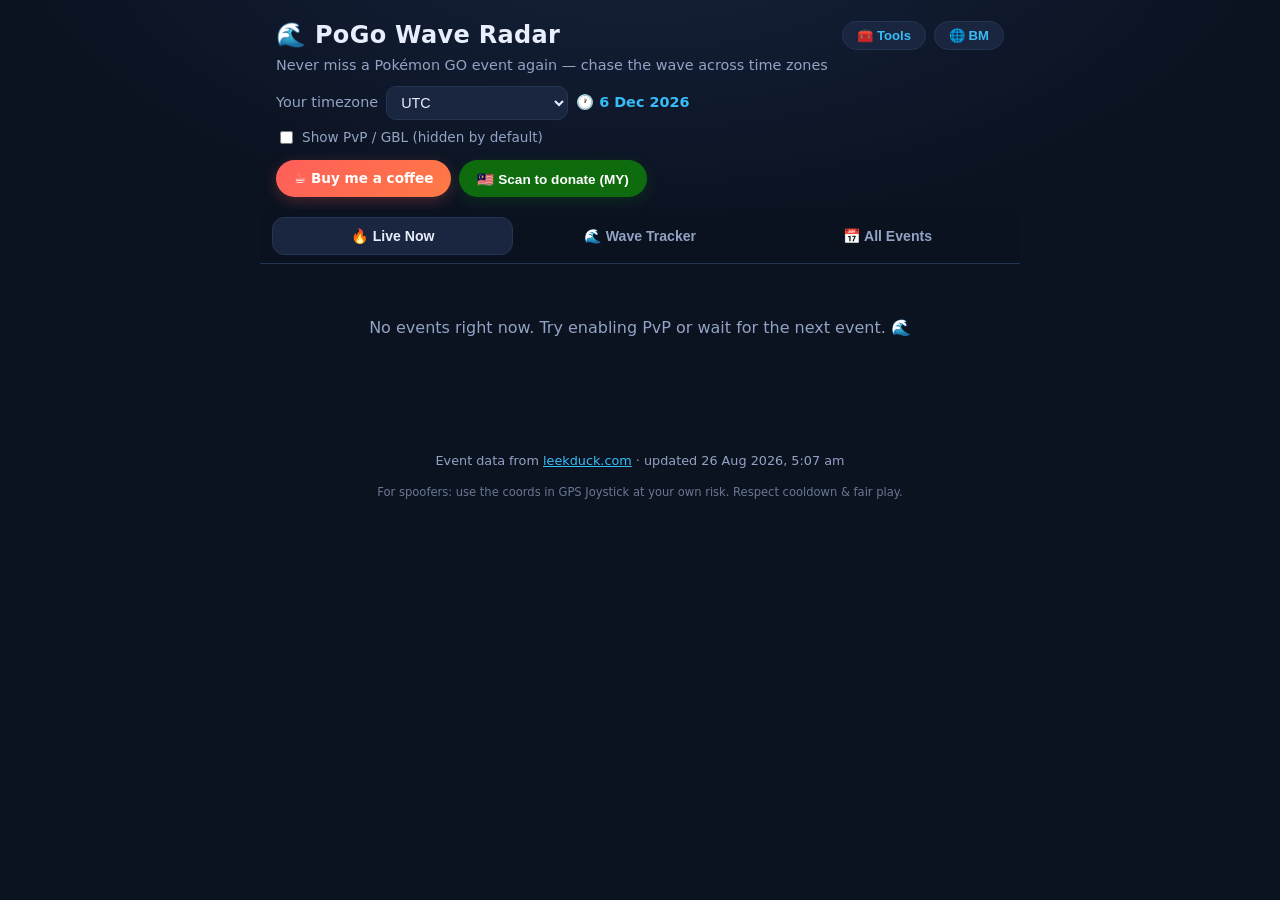
==== docs/index.html @ 884085bd "feat: next event countdown banner (live/upcoming) in user TZ - Banner above content picks the most r" ====
<!doctype html>
<html lang="en">
<head>
<meta charset="utf-8">
<meta name="viewport" content="width=device-width, initial-scale=1, viewport-fit=cover">
<meta name="theme-color" content="#0b1220">
<meta name="description" content="PoGo Wave Radar — never miss a Pokémon GO event. Chase the event wave across time zones, pick a city, copy coords, spoof!">
<title>PoGo Wave Radar</title>
<link rel="manifest" href="manifest.webmanifest">
<link rel="icon" type="image/svg+xml" href="img/icon.svg">
<link rel="stylesheet" href="style.css">
</head>
<body>
<header class="top">
  <div class="toprow">
    <h1>🌊 PoGo Wave Radar</h1>
    <div class="topactions">
      <div class="toolsnav" id="toolsnav">
        <button class="toolsbtn" id="toolsbtn" type="button" data-i18n="tools">🧰 Tools</button>
        <div class="tools-drop" id="toolsdrop">
          <a href="https://pgtools.net/" target="_blank" rel="noopener">PGTools</a>
          <a href="https://www.pgsharp.com/" target="_blank" rel="noopener">PGSharp</a>
          <a href="https://pokemod.dev/" target="_blank" rel="noopener">Pokemod</a>
          <a href="https://spooferpro.com/index.html" target="_blank" rel="noopener">Spooferpro <span class="iosnote" data-i18n="iosNote">supports iOS</span></a>
          <a href="https://shungo.app/" target="_blank" rel="noopener">Shungo</a>
        </div>
      </div>
      <button id="langbtn" class="langbtn" type="button">🌐 BM</button>
    </div>
  </div>
  <p class="tagline" data-i18n="tagline">Never miss a Pokémon GO event again — chase the wave across time zones</p>
  <div class="tzbar">
    <label for="tz" data-i18n="tzLabel">Your timezone</label>
    <select id="tz" title="Timezone"></select>
    <span id="tzclock"></span>
  </div>
  <div class="filters">
    <label class="switch"><input type="checkbox" id="pvp"> <span data-i18n="pvpLabel">Show PvP / GBL (hidden by default)</span></label>
  </div>
  <div id="donateTop"></div>
</header>

<nav class="tabs">
  <button data-tab="live" class="active" data-i18n="tabLive">🔥 Live Now</button>
  <button data-tab="wave" data-i18n="tabWave">🌊 Wave Tracker</button>
  <button data-tab="all" data-i18n="tabAll">📅 All Events</button>
</nav>

<main>
  <div id="nextbar" class="nextbar" hidden></div>
  <section id="live"><div class="empty" data-i18n="loading">Loading…</div></section>

  <section id="wave" hidden>
    <div class="wavebar">
      <label for="waveSel" data-i18n="pickEvent">Pick an event:</label>
      <select id="waveSel"></select>
    </div>
    <div id="waveList"></div>
  </section>

  <section id="all" hidden></section>
</main>

<footer>
  <p data-i18n="footerData">Event data from <a href="https://leekduck.com/events/" target="_blank" rel="noopener">leekduck.com</a> · updated <span id="fetched">—</span></p>
  <p class="tiny" data-i18n="disclaimer">For spoofers: use the coords in GPS Joystick at your own risk. Respect cooldown &amp; fair play.</p>
</footer>

<div id="toast"></div>
<script src="config.js"></script>
<script src="app.js"></script>
</body>
</html>
---- docs/style.css ----
:root {
  --bg: #0b1220;
  --card: #131c2e;
  --card2: #1a2640;
  --line: #243454;
  --text: #e8eefc;
  --muted: #93a3c4;
  --accent: #38bdf8;
  --live: #22c55e;
  --soon: #facc15;
  --end: #64748b;
  --danger: #f87171;
}
* { box-sizing: border-box; -webkit-tap-highlight-color: transparent; }
html, body { margin: 0; padding: 0; }
body {
  background: radial-gradient(1200px 600px at 50% -10%, #16233d 0%, var(--bg) 55%) fixed;
  color: var(--text);
  font-family: system-ui, -apple-system, "Segoe UI", Roboto, sans-serif;
  line-height: 1.45;
  padding-bottom: env(safe-area-inset-bottom);
}
.top { padding: 18px 16px 10px; max-width: 760px; margin: 0 auto; }
.toprow { display: flex; align-items: center; justify-content: space-between; gap: 10px; }
h1 { margin: 0; font-size: 1.5rem; letter-spacing: .3px; }
.topactions { display: flex; align-items: center; gap: 8px; flex-shrink: 0; }
.langbtn, .toolsbtn {
  background: var(--card2); color: var(--accent); border: 1px solid var(--line);
  border-radius: 999px; padding: 6px 14px; font-size: .82rem; font-weight: 700; cursor: pointer;
  flex-shrink: 0;
}
.langbtn:hover, .toolsbtn:hover { border-color: var(--accent); }
.toolsnav { position: relative; }
.tools-drop {
  display: none; position: absolute; top: calc(100% + 6px); right: 0;
  background: var(--card2); border: 1px solid var(--line); border-radius: 12px;
  padding: 6px; min-width: 220px; z-index: 30; box-shadow: 0 14px 36px rgba(0,0,0,.5);
}
.toolsnav.open .tools-drop, .toolsnav:hover .tools-drop, .toolsnav:focus-within .tools-drop { display: block; }
.tools-drop a {
  display: flex; align-items: baseline; justify-content: space-between; gap: 10px;
  padding: 9px 12px; color: var(--text); text-decoration: none; border-radius: 8px;
  font-size: .88rem; font-weight: 600; white-space: nowrap;
}
.tools-drop a:hover { background: var(--card); color: var(--accent); }
.iosnote { font-size: .7rem; color: var(--muted); font-weight: 400; }
.tagline { margin: 2px 0 10px; color: var(--muted); font-size: .9rem; }
.tzbar { display: flex; align-items: center; gap: 8px; flex-wrap: wrap; font-size: .9rem; }
.tzbar label { color: var(--muted); }
select {
  background: var(--card2); color: var(--text); border: 1px solid var(--line);
  border-radius: 10px; padding: 7px 10px; font-size: .9rem; max-width: 100%;
}
#tzclock { color: var(--accent); font-weight: 600; }
.filters { margin-top: 8px; font-size: .85rem; color: var(--muted); }
.switch { display: inline-flex; align-items: center; gap: 6px; cursor: pointer; }
.switch input { accent-color: var(--accent); }

.tabs {
  position: sticky; top: 0; z-index: 5; display: flex; gap: 6px;
  padding: 8px 12px; background: rgba(11,18,32,.92); backdrop-filter: blur(8px);
  max-width: 760px; margin: 0 auto; border-bottom: 1px solid var(--line);
}
.tabs button {
  flex: 1; padding: 10px 6px; border-radius: 12px; border: 1px solid transparent;
  background: transparent; color: var(--muted); font-size: .88rem; font-weight: 600; cursor: pointer;
}
.tabs button.active { background: var(--card2); color: var(--text); border-color: var(--line); }
main { max-width: 760px; margin: 0 auto; padding: 12px 12px 40px; }

.card {
  background: var(--card); border: 1px solid var(--line); border-radius: 16px;
  padding: 14px; margin-bottom: 12px; display: flex; gap: 12px;
}
.card.live { border-color: rgba(34,197,94,.45); box-shadow: 0 0 0 1px rgba(34,197,94,.12), 0 8px 24px rgba(0,0,0,.25); }
.thumb { width: 74px; height: 74px; object-fit: cover; border-radius: 12px; flex-shrink: 0; }
.body { flex: 1; min-width: 0; }
.row1 { display: flex; align-items: center; gap: 6px; flex-wrap: wrap; }
.tag {
  display: inline-block; font-size: .68rem; text-transform: uppercase; letter-spacing: .6px;
  background: var(--card2); border: 1px solid var(--line); color: var(--muted);
  padding: 2px 8px; border-radius: 999px;
}
.badge { font-size: .7rem; font-weight: 700; padding: 2px 8px; border-radius: 999px; }
.badge.live { background: rgba(34,197,94,.15); color: var(--live); }
.badge.soon { background: rgba(250,204,21,.12); color: var(--soon); }
.badge.ended { background: rgba(248,113,113,.12); color: var(--danger); }
.badge.mine { background: rgba(56,189,248,.15); color: var(--accent); }
.card h3 { margin: 6px 0 4px; font-size: 1.05rem; }
.evsum {
  color: var(--muted); font-size: .8rem; margin: 2px 0 8px; line-height: 1.35;
  display: -webkit-box; -webkit-line-clamp: 2; -webkit-box-orient: vertical; overflow: hidden;
}
.evsum-full { color: var(--muted); font-size: .85rem; margin: 6px 0 10px; line-height: 1.45; }
.cd { color: var(--muted); font-size: .85rem; margin-bottom: 8px; }
.cd b { color: var(--text); }
.nextline { color: var(--soon); font-size: .85rem; margin-bottom: 8px; }
.chips { display: flex; flex-wrap: wrap; gap: 6px; margin-bottom: 8px; }
.chip {
  display: inline-flex; align-items: center; gap: 5px; cursor: pointer;
  background: var(--card2); border: 1px solid var(--line); color: var(--text);
  border-radius: 999px; padding: 5px 10px; font-size: .8rem;
}
.chip:hover { border-color: var(--accent); }
.flag { width: 1.15em; height: 1.15em; border-radius: 2px; vertical-align: -0.18em; display: inline-block; }
.dot { width: 7px; height: 7px; border-radius: 50%; background: var(--live); display: inline-block; animation: pulse 1.6s infinite; }
@keyframes pulse { 0%,100% { opacity: 1; } 50% { opacity: .35; } }
.btn {
  background: var(--accent); color: #06121f; border: 0; border-radius: 10px;
  padding: 8px 14px; font-weight: 700; font-size: .85rem; cursor: pointer;
}
.btn.ghost { background: transparent; color: var(--accent); border: 1px solid var(--accent); }
.empty { text-align: center; color: var(--muted); padding: 40px 16px; }

/* next event banner */
.nextbar { margin: 0 0 12px; }
.nextbtn {
  display: flex; align-items: center; gap: 8px; width: 100%; flex-wrap: wrap;
  background: linear-gradient(135deg, rgba(56,189,248,.14), rgba(34,197,94,.08));
  border: 1px solid rgba(56,189,248,.4); border-radius: 14px;
  color: var(--text); padding: 12px 14px; font-size: .92rem; font-weight: 600;
  cursor: pointer; text-align: left; font-family: inherit;
}
.nextbtn:hover { border-color: var(--accent); }
.nextbar.live .nextbtn { border-color: rgba(34,197,94,.5); background: linear-gradient(135deg, rgba(34,197,94,.16), rgba(56,189,248,.06)); }
.nextlabel { color: var(--muted); font-size: .78rem; font-weight: 700; }
.nextcd { color: var(--accent); font-weight: 800; font-size: 1.02rem; margin-left: auto; font-variant-numeric: tabular-nums; }
.nextbar.live .nextcd { color: var(--live); }

.wavebar { display: flex; align-items: center; gap: 8px; margin-bottom: 12px; flex-wrap: wrap; }
.wavebar label { color: var(--muted); font-size: .9rem; }
.wavehead { margin-bottom: 10px; }
.wavehead h3 { margin: 6px 0 4px; }
.note { color: var(--muted); font-size: .85rem; margin: 0; }
.wavetable { display: flex; flex-direction: column; gap: 6px; }
.wrow {
  display: grid; grid-template-columns: 1fr auto auto; gap: 8px; align-items: center;
  background: var(--card); border: 1px solid var(--line); border-radius: 12px; padding: 9px 12px; font-size: .85rem;
}
.wrow.st-live { border-color: rgba(34,197,94,.4); }
.wrow.st-ended { opacity: .55; }
.wcity { min-width: 0; overflow: hidden; text-overflow: ellipsis; white-space: nowrap; }
.wtime { color: var(--muted); font-size: .78rem; text-align: right; line-height: 1.4; }
.locwin { opacity: .85; }
.yourwin { color: var(--accent); font-weight: 700; }
.wact .chip { font-size: .75rem; padding: 4px 8px; }
.hint { margin-top: 10px; background: rgba(56,189,248,.08); border: 1px solid rgba(56,189,248,.25); border-radius: 12px; padding: 10px 12px; font-size: .85rem; }
.src-link { display: inline-block; margin-top: 6px; color: var(--accent); font-size: .8rem; text-decoration: none; }
.src-link:hover { text-decoration: underline; }
.detail-note { margin: 8px 0; }

/* Full LeekDuck detail (collapsible) */
.fulldetail {
  margin: 10px 0 12px; background: var(--card); border: 1px solid var(--line);
  border-radius: 12px; overflow: hidden;
}
.fulldetail summary {
  cursor: pointer; padding: 10px 14px; font-weight: 700; font-size: .88rem;
  color: var(--accent); list-style: none; display: flex; align-items: center; gap: 6px;
  user-select: none; -webkit-user-select: none;
}
.fulldetail summary::-webkit-details-marker { display: none; }
.fulldetail summary::after { content: '▾'; margin-left: auto; color: var(--muted); transition: transform .2s; }
.fulldetail[open] summary::after { transform: rotate(180deg); }
.fulldetail summary:hover { background: var(--card2); }
.fulldetail-body {
  padding: 6px 14px 14px; font-size: .88rem; color: var(--text);
  line-height: 1.55; border-top: 1px solid var(--line); overflow-wrap: break-word;
}
.fulldetail-body h2, .fulldetail-body h3, .fulldetail-body h4 {
  font-size: .95rem; margin: 14px 0 6px; color: var(--text); text-transform: uppercase; letter-spacing: .4px;
}
.fulldetail-body h2:first-child, .fulldetail-body h3:first-child { margin-top: 10px; }
.fulldetail-body p { margin: 6px 0; }
.fulldetail-body ul, .fulldetail-body ol { margin: 6px 0; padding-left: 20px; }
.fulldetail-body li { margin: 3px 0; }
.fulldetail-body img { max-width: 100%; height: auto; border-radius: 10px; margin: 4px 0; }
.fulldetail-body a { color: var(--accent); }
.fulldetail-body strong { color: var(--text); }
.fulldetail-body table { border-collapse: collapse; width: 100%; font-size: .82rem; margin: 8px 0; }
.fulldetail-body th, .fulldetail-body td { border: 1px solid var(--line); padding: 5px 8px; text-align: left; vertical-align: top; }
.fulldetail-body th { background: var(--card2); }
.fulldetail-body hr { border: 0; border-top: 1px solid var(--line); margin: 12px 0; }
.fulldetail-body div { margin: 2px 0; }

.group-title { font-size: .95rem; color: var(--muted); margin: 18px 0 8px; }
.cnt { background: var(--card2); border-radius: 999px; padding: 1px 8px; font-size: .75rem; }
.alllist { display: flex; flex-direction: column; gap: 6px; }
.allrow {
  background: var(--card); border: 1px solid var(--line); border-radius: 12px; padding: 10px 12px; cursor: pointer; font-size: .88rem;
}
.allrow:hover { border-color: var(--accent); }
.sub { color: var(--muted); font-size: .78rem; margin-top: 2px; }

footer { max-width: 760px; margin: 0 auto; padding: 20px 16px 30px; text-align: center; color: var(--muted); font-size: .8rem; }
footer a { color: var(--accent); }
.tiny { opacity: .7; margin-top: 10px; font-size: .72rem; }

/* donate bar (top) */
#donateTop { margin: 10px 0 2px; display: flex; gap: 8px; flex-wrap: wrap; }
.donate-btn {
  display: inline-block; background: #ff5e5b; color: #fff; text-decoration: none; font-weight: 700;
  border-radius: 999px; padding: 9px 18px; font-size: .85rem; border: 0; cursor: pointer;
  box-shadow: 0 4px 14px rgba(255,94,91,.25);
}
.donate-btn.kofi { background: linear-gradient(135deg, #ff5e5b, #ff7a45); }
.donate-btn.qr { background: #0e6b0e; box-shadow: 0 4px 14px rgba(14,107,14,.25); }

/* QR modal */
.qroverlay {
  position: fixed; inset: 0; background: rgba(5,9,18,.82); backdrop-filter: blur(4px);
  display: flex; align-items: center; justify-content: center; z-index: 100; padding: 20px;
}
.qrbox {
  background: #fff; color: #0b1220; border-radius: 18px; padding: 20px; text-align: center;
  max-width: 380px; width: 100%; position: relative; box-shadow: 0 20px 60px rgba(0,0,0,.5);
}
.qrbox h3 { margin: 0 0 12px; font-size: 1rem; }
.qrbox img { width: 100%; max-width: 300px; border-radius: 12px; }
.qrbox p { margin: 12px 0 0; font-size: .88rem; color: #333; }
.qrclose {
  position: absolute; top: 10px; right: 12px; background: #eee; border: 0; border-radius: 50%;
  width: 30px; height: 30px; font-size: .85rem; cursor: pointer; color: #333;
}

#toast {
  position: fixed; left: 50%; bottom: 26px; transform: translateX(-50%) translateY(20px);
  background: #e8eefc; color: #0b1220; padding: 11px 18px; border-radius: 12px; font-size: .88rem; font-weight: 600;
  opacity: 0; pointer-events: none; transition: .25s; max-width: 90vw; box-shadow: 0 10px 30px rgba(0,0,0,.4); z-index: 50;
}
#toast.show { opacity: 1; transform: translateX(-50%) translateY(0); }

@media (max-width: 520px) {
  .wrow { grid-template-columns: 1fr auto; }
  .wtime { grid-column: 1 / -1; text-align: left; }
}
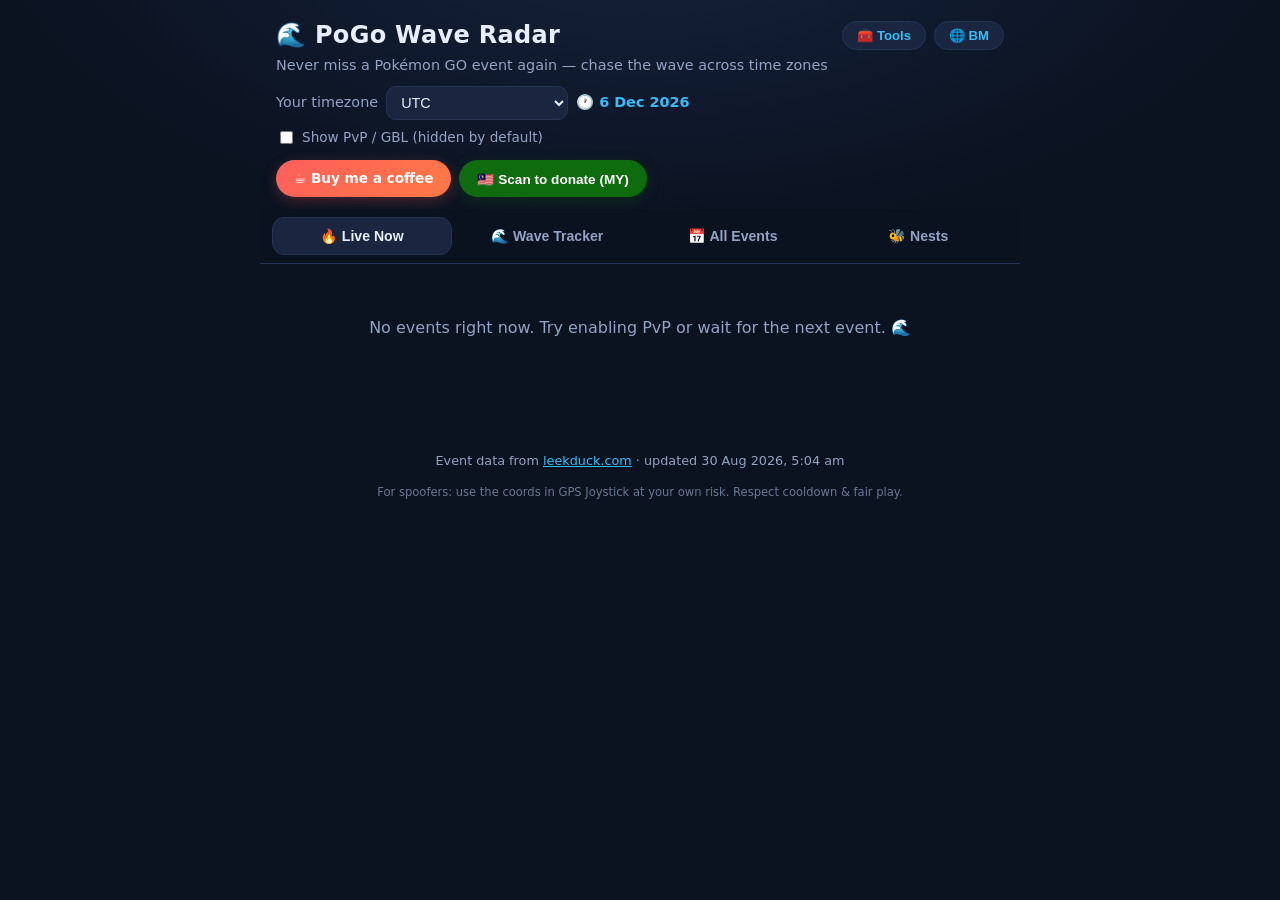
==== commit 00954d20: "feat: nest tracker — Nests tab with Combee stardust farm (issue #9) Phase 1 MVP: - scripts/scrape_ne" ====
--- a/docs/index.html
+++ b/docs/index.html
@@ -44,6 +44,7 @@
   <button data-tab="live" class="active" data-i18n="tabLive">🔥 Live Now</button>
   <button data-tab="wave" data-i18n="tabWave">🌊 Wave Tracker</button>
   <button data-tab="all" data-i18n="tabAll">📅 All Events</button>
+  <button data-tab="nests" data-i18n="tabNests">🐝 Nests</button>
 </nav>
 
 <main>
@@ -59,6 +60,19 @@
   </section>
 
   <section id="all" hidden></section>
+
+  <section id="nests" hidden>
+    <div id="nestMigrate" class="nestbar" hidden></div>
+    <div class="nestfilters">
+      <div class="nestchips" role="group" aria-label="Nest filters">
+        <button class="nchip active" data-nestfilter="star" type="button" data-i18n="nestFilterStar">⭐ Stardust</button>
+        <button class="nchip" data-nestfilter="all" type="button" data-i18n="nestFilterAll">All</button>
+      </div>
+      <input id="nestSearch" type="search" autocomplete="off" placeholder="Search nest…">
+    </div>
+    <p class="nestnote" data-i18n="nestNote">Combee &amp; friends give bonus stardust per catch — the fastest farm for new spoofers. Pick a nest, copy coords, spoof!</p>
+    <div id="nestList"><div class="empty" data-i18n="loading">Loading…</div></div>
+  </section>
 </main>
 
 <footer>
--- a/docs/style.css
+++ b/docs/style.css
@@ -102,6 +102,7 @@
   border-radius: 999px; padding: 5px 10px; font-size: .8rem;
 }
 .chip:hover { border-color: var(--accent); }
+.chip-more { display: inline-flex; align-items: center; color: var(--muted); font-size: .8rem; padding: 5px 4px; white-space: nowrap; }
 .flag { width: 1.15em; height: 1.15em; border-radius: 2px; vertical-align: -0.18em; display: inline-block; }
 .dot { width: 7px; height: 7px; border-radius: 50%; background: var(--live); display: inline-block; animation: pulse 1.6s infinite; }
 @keyframes pulse { 0%,100% { opacity: 1; } 50% { opacity: .35; } }
@@ -141,7 +142,7 @@
 .wrow.st-ended { opacity: .55; }
 .wcity { min-width: 0; overflow: hidden; text-overflow: ellipsis; white-space: nowrap; }
 .wtime { color: var(--muted); font-size: .78rem; text-align: right; line-height: 1.4; }
-.locwin { opacity: .85; }
+.wnow { opacity: .92; font-size: .78rem; }
 .yourwin { color: var(--accent); font-weight: 700; }
 .wact .chip { font-size: .75rem; padding: 4px 8px; }
 .hint { margin-top: 10px; background: rgba(56,189,248,.08); border: 1px solid rgba(56,189,248,.25); border-radius: 12px; padding: 10px 12px; font-size: .85rem; }
@@ -230,7 +231,47 @@
 }
 #toast.show { opacity: 1; transform: translateX(-50%) translateY(0); }
 
+/* nests */
+.nestbar { margin: 0 0 10px; }
+.nestbar-inner {
+  display: flex; align-items: center; justify-content: center; gap: 8px;
+  background: linear-gradient(135deg, rgba(250,204,21,.12), rgba(56,189,248,.08));
+  border: 1px solid rgba(250,204,21,.35); border-radius: 14px;
+  color: var(--text); padding: 10px 14px; font-size: .9rem; font-weight: 600;
+  text-align: center;
+}
+.nestbar-inner b { color: var(--soon); font-size: 1.05rem; font-variant-numeric: tabular-nums; }
+.nestfilters { display: flex; gap: 8px; align-items: center; margin-bottom: 8px; flex-wrap: wrap; }
+.nestchips { display: flex; gap: 6px; }
+.nchip {
+  background: var(--card2); border: 1px solid var(--line); color: var(--muted);
+  border-radius: 999px; padding: 6px 12px; font-size: .82rem; font-weight: 700; cursor: pointer;
+}
+.nchip:hover { border-color: var(--accent); }
+.nchip.active { background: rgba(250,204,21,.14); border-color: rgba(250,204,21,.5); color: var(--soon); }
+#nestSearch {
+  flex: 1; min-width: 150px; background: var(--card2); color: var(--text);
+  border: 1px solid var(--line); border-radius: 999px; padding: 7px 14px; font-size: .85rem;
+}
+#nestSearch:focus { outline: none; border-color: var(--accent); }
+.nestnote { color: var(--muted); font-size: .8rem; margin: 0 0 10px; line-height: 1.4; }
+.nestcard {
+  display: flex; align-items: center; gap: 10px;
+  background: var(--card); border: 1px solid var(--line); border-radius: 14px;
+  padding: 10px 12px; margin-bottom: 8px;
+}
+.nestcard.sd { border-color: rgba(250,204,21,.35); }
+.nsprite { width: 44px; height: 44px; flex-shrink: 0; image-rendering: pixelated; }
+.nbody { flex: 1; min-width: 0; }
+.nrow1 { display: flex; align-items: center; gap: 6px; flex-wrap: wrap; }
+.nrow1 b { font-size: .95rem; }
+.nsub { color: var(--muted); font-size: .78rem; margin-top: 2px; }
+.badge.sd { background: rgba(250,204,21,.15); color: var(--soon); }
+.nestcard .chip { font-size: .72rem; padding: 5px 8px; white-space: nowrap; flex-shrink: 0; }
+
 @media (max-width: 520px) {
   .wrow { grid-template-columns: 1fr auto; }
   .wtime { grid-column: 1 / -1; text-align: left; }
-}
+  .nestcard { flex-wrap: wrap; }
+  .nestcard .chip { margin-left: 54px; }
+}
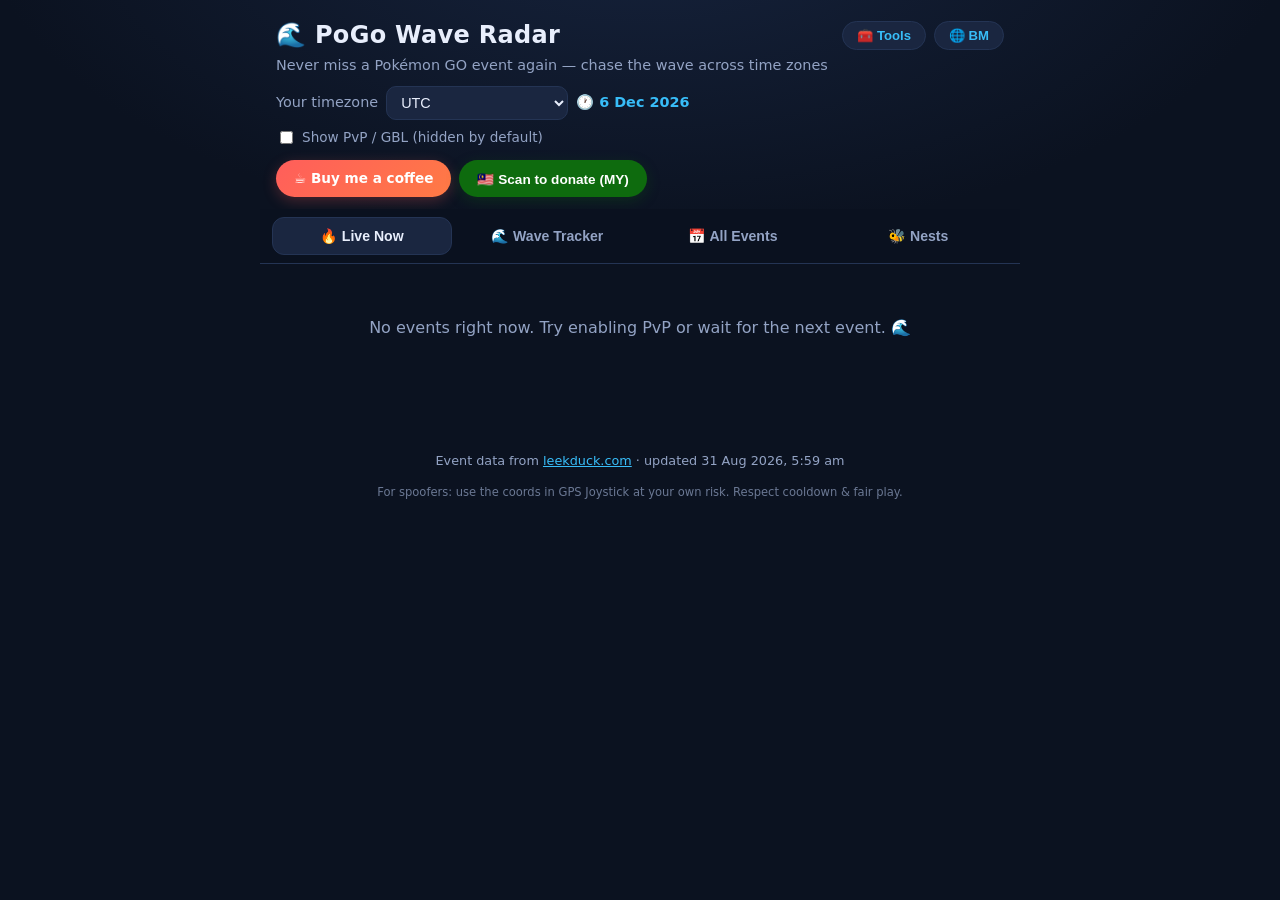
==== commit 11cccf26: "feat: event search bar — filter All Events by name/type/summary (EN+BM) - docs/index.html: #evSearch" ====
--- a/docs/index.html
+++ b/docs/index.html
@@ -59,7 +59,10 @@
     <div id="waveList"></div>
   </section>
 
-  <section id="all" hidden></section>
+  <section id="all" hidden>
+    <input id="evSearch" class="searchinput" type="search" autocomplete="off" placeholder="Search events…">
+    <div id="allList"></div>
+  </section>
 
   <section id="nests" hidden>
     <div id="nestMigrate" class="nestbar" hidden></div>
@@ -68,7 +71,7 @@
         <button class="nchip active" data-nestfilter="star" type="button" data-i18n="nestFilterStar">⭐ Stardust</button>
         <button class="nchip" data-nestfilter="all" type="button" data-i18n="nestFilterAll">All</button>
       </div>
-      <input id="nestSearch" type="search" autocomplete="off" placeholder="Search nest…">
+      <input id="nestSearch" class="searchinput" type="search" autocomplete="off" placeholder="Search nest…">
     </div>
     <p class="nestnote" data-i18n="nestNote">Combee &amp; friends give bonus stardust per catch — the fastest farm for new spoofers. Pick a nest, copy coords, spoof!</p>
     <div id="nestList"><div class="empty" data-i18n="loading">Loading…</div></div>
--- a/docs/style.css
+++ b/docs/style.css
@@ -249,11 +249,12 @@
 }
 .nchip:hover { border-color: var(--accent); }
 .nchip.active { background: rgba(250,204,21,.14); border-color: rgba(250,204,21,.5); color: var(--soon); }
-#nestSearch {
+.searchinput {
   flex: 1; min-width: 150px; background: var(--card2); color: var(--text);
   border: 1px solid var(--line); border-radius: 999px; padding: 7px 14px; font-size: .85rem;
 }
-#nestSearch:focus { outline: none; border-color: var(--accent); }
+.searchinput:focus { outline: none; border-color: var(--accent); }
+#evSearch { width: 100%; margin-bottom: 10px; }
 .nestnote { color: var(--muted); font-size: .8rem; margin: 0 0 10px; line-height: 1.4; }
 .nestcard {
   display: flex; align-items: center; gap: 10px;
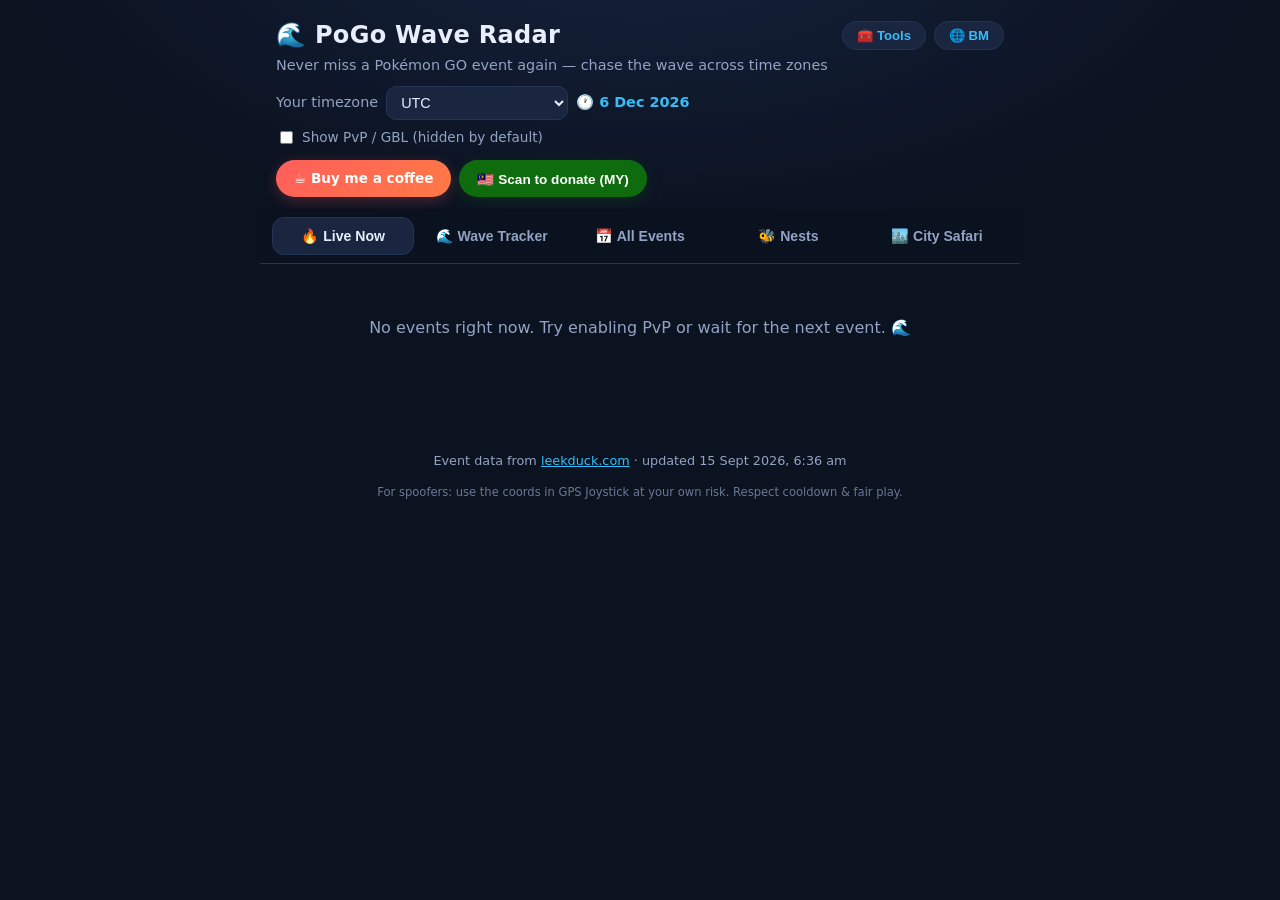
==== commit 80d3f725: "feat: City Safari tab — in-person events, dual-timezone schedule, player hotspots Six City Safari ev" ====
--- a/docs/index.html
+++ b/docs/index.html
@@ -45,6 +45,7 @@
   <button data-tab="wave" data-i18n="tabWave">🌊 Wave Tracker</button>
   <button data-tab="all" data-i18n="tabAll">📅 All Events</button>
   <button data-tab="nests" data-i18n="tabNests">🐝 Nests</button>
+  <button data-tab="safari" data-i18n="tabSafari">🏙️ City Safari</button>
 </nav>
 
 <main>
@@ -76,6 +77,10 @@
     <p class="nestnote" data-i18n="nestNote">Combee &amp; friends give bonus stardust per catch — the fastest farm for new spoofers. Pick a nest, copy coords, spoof!</p>
     <div id="nestList"><div class="empty" data-i18n="loading">Loading…</div></div>
   </section>
+
+  <section id="safari" hidden>
+    <div id="safariList"><div class="empty" data-i18n="loading">Loading…</div></div>
+  </section>
 </main>
 
 <footer>
--- a/docs/style.css
+++ b/docs/style.css
@@ -270,9 +270,63 @@
 .badge.sd { background: rgba(250,204,21,.15); color: var(--soon); }
 .nestcard .chip { font-size: .72rem; padding: 5px 8px; white-space: nowrap; flex-shrink: 0; }
 
+/* ---------- City Safari (in-person events) ---------- */
+.tabs { flex-wrap: wrap; }
+.tabs button { min-width: 88px; }
+.scmptable { width: 100%; border-collapse: collapse; font-size: .82rem; margin-bottom: 10px; }
+.scmptable th {
+  text-align: left; color: var(--muted); font-weight: 600; font-size: .72rem;
+  padding: 6px 6px; border-bottom: 1px solid var(--line); white-space: nowrap;
+}
+.scmptable td { padding: 7px 6px; border-bottom: 1px solid rgba(36,52,84,.55); vertical-align: middle; }
+.scmptable td.you { color: var(--accent); font-weight: 700; }
+.scmptable img.flag, .sheadtext img.flag { width: 18px; height: 12px; vertical-align: -1px; }
+.safaricard {
+  background: var(--card); border: 1px solid var(--line); border-radius: 16px;
+  padding: 12px; margin-bottom: 12px;
+}
+.safaricard.live { border-color: rgba(34,197,94,.45); box-shadow: 0 0 0 1px rgba(34,197,94,.12); }
+.shead { display: flex; gap: 10px; align-items: flex-start; }
+.sthumb { width: 62px; height: 62px; border-radius: 12px; object-fit: cover; flex-shrink: 0; }
+.sheadtext { min-width: 0; flex: 1; }
+.sheadtext h3 { margin: 3px 0 4px; font-size: 1.02rem; display: flex; align-items: center; gap: 6px; }
+.ssub { color: var(--muted); font-size: .76rem; line-height: 1.35; }
+.ssub b { color: var(--text); }
+.scmp { display: flex; flex-direction: column; gap: 5px; margin: 10px 0 6px; }
+.swrow {
+  display: grid; grid-template-columns: 78px minmax(0, 1fr) minmax(0, 1fr);
+  gap: 2px 8px; align-items: center; background: var(--card2);
+  border-radius: 10px; padding: 6px 9px; font-size: .79rem;
+}
+.swday { color: var(--muted); font-size: .72rem; }
+.swlocal { color: var(--muted); }
+.swlocal small { font-size: .68rem; }
+.swyour { color: var(--accent); font-weight: 700; }
+.hothead { margin: 10px 0 6px; font-size: .85rem; color: var(--text); }
+.hots { display: flex; flex-direction: column; gap: 6px; }
+.hotrow {
+  display: flex; align-items: center; justify-content: space-between; gap: 8px;
+  background: var(--card2); border-radius: 10px; padding: 7px 9px; flex-wrap: wrap;
+}
+.hotname { min-width: 0; display: flex; flex-direction: column; gap: 1px; flex: 1; }
+.hotname b { font-size: .85rem; }
+.pois { font-size: .68rem; color: var(--soon); font-weight: 700; }
+.hottip { font-size: .72rem; color: var(--muted); }
+.hotact { display: flex; align-items: center; gap: 6px; flex-shrink: 0; }
+.hotact .chip { font-size: .72rem; padding: 5px 8px; white-space: nowrap; }
+.maplink { text-decoration: none; font-size: 1rem; line-height: 1; }
+.addons { font-size: .75rem; color: var(--muted); margin-top: 8px; }
+.sact { display: flex; gap: 8px; flex-wrap: wrap; align-items: center; margin-top: 10px; }
+.sact .btn { text-decoration: none; }
+.note.tiny { font-size: .72rem; }
+
 @media (max-width: 520px) {
   .wrow { grid-template-columns: 1fr auto; }
   .wtime { grid-column: 1 / -1; text-align: left; }
   .nestcard { flex-wrap: wrap; }
   .nestcard .chip { margin-left: 54px; }
-}
+  .swrow { grid-template-columns: minmax(0, 1fr) minmax(0, 1fr); }
+  .swday { grid-column: 1 / -1; }
+  .hotrow { flex-direction: column; align-items: flex-start; gap: 5px; }
+  .scmptable { font-size: .78rem; }
+}
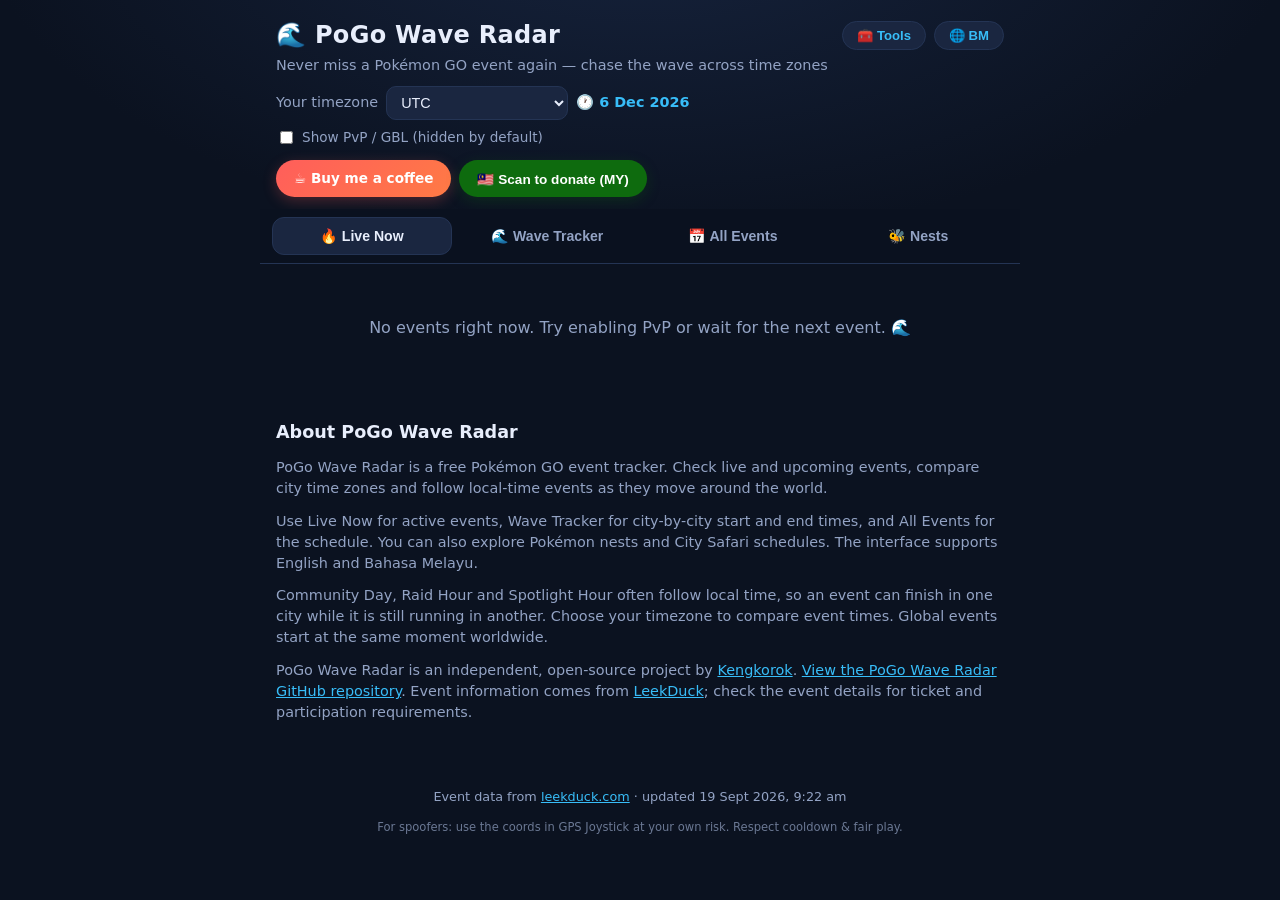
==== commit e0cc8f9c: "Improve search discovery for PoGo Wave Radar Add canonical URL, sitemap, descriptive metadata and vi" ====
--- a/docs/index.html
+++ b/docs/index.html
@@ -4,8 +4,38 @@
 <meta charset="utf-8">
 <meta name="viewport" content="width=device-width, initial-scale=1, viewport-fit=cover">
 <meta name="theme-color" content="#0b1220">
-<meta name="description" content="PoGo Wave Radar — never miss a Pokémon GO event. Chase the event wave across time zones, pick a city, copy coords, spoof!">
-<title>PoGo Wave Radar</title>
+<meta name="description" content="Track Pokémon GO events with PoGo Wave Radar. Follow live events across time zones, Community Days, Raid Hours, Spotlight Hours, nests and City Safari schedules.">
+<title>PoGo Wave Radar — Pokémon GO Event &amp; Time Zone Tracker</title>
+<link rel="canonical" href="https://kengkorok.github.io/pogo-wave-radar/">
+<link rel="sitemap" type="application/xml" href="sitemap.xml">
+<meta property="og:type" content="website">
+<meta property="og:site_name" content="PoGo Wave Radar">
+<meta property="og:title" content="PoGo Wave Radar — Pokémon GO Event &amp; Time Zone Tracker">
+<meta property="og:description" content="Track Pokémon GO events with PoGo Wave Radar. Follow live events across time zones, Community Days, Raid Hours, Spotlight Hours, nests and City Safari schedules.">
+<meta property="og:url" content="https://kengkorok.github.io/pogo-wave-radar/">
+<meta property="og:image" content="https://kengkorok.github.io/pogo-wave-radar/img/1-app-home.png">
+<meta property="og:image:alt" content="PoGo Wave Radar showing Pokémon GO events and city time zones">
+<meta name="twitter:card" content="summary_large_image">
+<script type="application/ld+json">
+{
+  "@context": "https://schema.org",
+  "@type": "WebApplication",
+  "name": "PoGo Wave Radar",
+  "alternateName": "Pogo Wave Radar",
+  "url": "https://kengkorok.github.io/pogo-wave-radar/",
+  "description": "Track Pokémon GO events with PoGo Wave Radar. Follow live events across time zones, Community Days, Raid Hours, Spotlight Hours, nests and City Safari schedules.",
+  "applicationCategory": "UtilitiesApplication",
+  "operatingSystem": "Any",
+  "browserRequirements": "Requires JavaScript for live event tracking",
+  "inLanguage": ["en", "ms"],
+  "isAccessibleForFree": true,
+  "creator": {
+    "@type": "Person",
+    "name": "Kengkorok",
+    "url": "https://github.com/Kengkorok"
+  }
+}
+</script>
 <link rel="manifest" href="manifest.webmanifest">
 <link rel="icon" type="image/svg+xml" href="img/icon.svg">
 <link rel="stylesheet" href="style.css">
@@ -83,6 +113,15 @@
   </section>
 </main>
 
+<section class="about" aria-labelledby="about-title">
+  <h2 id="about-title" data-i18n="aboutTitle">About PoGo Wave Radar</h2>
+  <p data-i18n="aboutIntro">PoGo Wave Radar is a free Pokémon GO event tracker. Check live and upcoming events, compare city time zones and follow local-time events as they move around the world.</p>
+  <p data-i18n="aboutFeatures">Use Live Now for active events, Wave Tracker for city-by-city start and end times, and All Events for the schedule. You can also explore Pokémon nests and City Safari schedules. The interface supports English and Bahasa Melayu.</p>
+  <p data-i18n="aboutWave">Community Day, Raid Hour and Spotlight Hour often follow local time, so an event can finish in one city while it is still running in another. Choose your timezone to compare event times. Global events start at the same moment worldwide.</p>
+  <p data-i18n="aboutSource">PoGo Wave Radar is an independent, open-source project by <a href="https://github.com/Kengkorok">Kengkorok</a>. <a href="https://github.com/Kengkorok/pogo-wave-radar">View the PoGo Wave Radar GitHub repository</a>. Event information comes from <a href="https://leekduck.com/events/">LeekDuck</a>; check the event details for ticket and participation requirements.</p>
+  <noscript><p>Enable JavaScript to use the live event tracker. You can still read about PoGo Wave Radar here and browse the GitHub repository or LeekDuck event schedule above.</p></noscript>
+</section>
+
 <footer>
   <p data-i18n="footerData">Event data from <a href="https://leekduck.com/events/" target="_blank" rel="noopener">leekduck.com</a> · updated <span id="fetched">—</span></p>
   <p class="tiny" data-i18n="disclaimer">For spoofers: use the coords in GPS Joystick at your own risk. Respect cooldown &amp; fair play.</p>
--- a/docs/style.css
+++ b/docs/style.css
@@ -330,3 +330,9 @@
   .hotrow { flex-direction: column; align-items: flex-start; gap: 5px; }
   .scmptable { font-size: .78rem; }
 }
+
+/* Readable project context remains available before JavaScript loads. */
+.about { max-width: 760px; margin: 0 auto; padding: 0 16px 20px; color: var(--muted); font-size: .9rem; }
+.about h2 { color: var(--text); font-size: 1.1rem; margin: 0 0 12px; }
+.about p { margin: 0 0 12px; }
+.about a { color: var(--accent); }
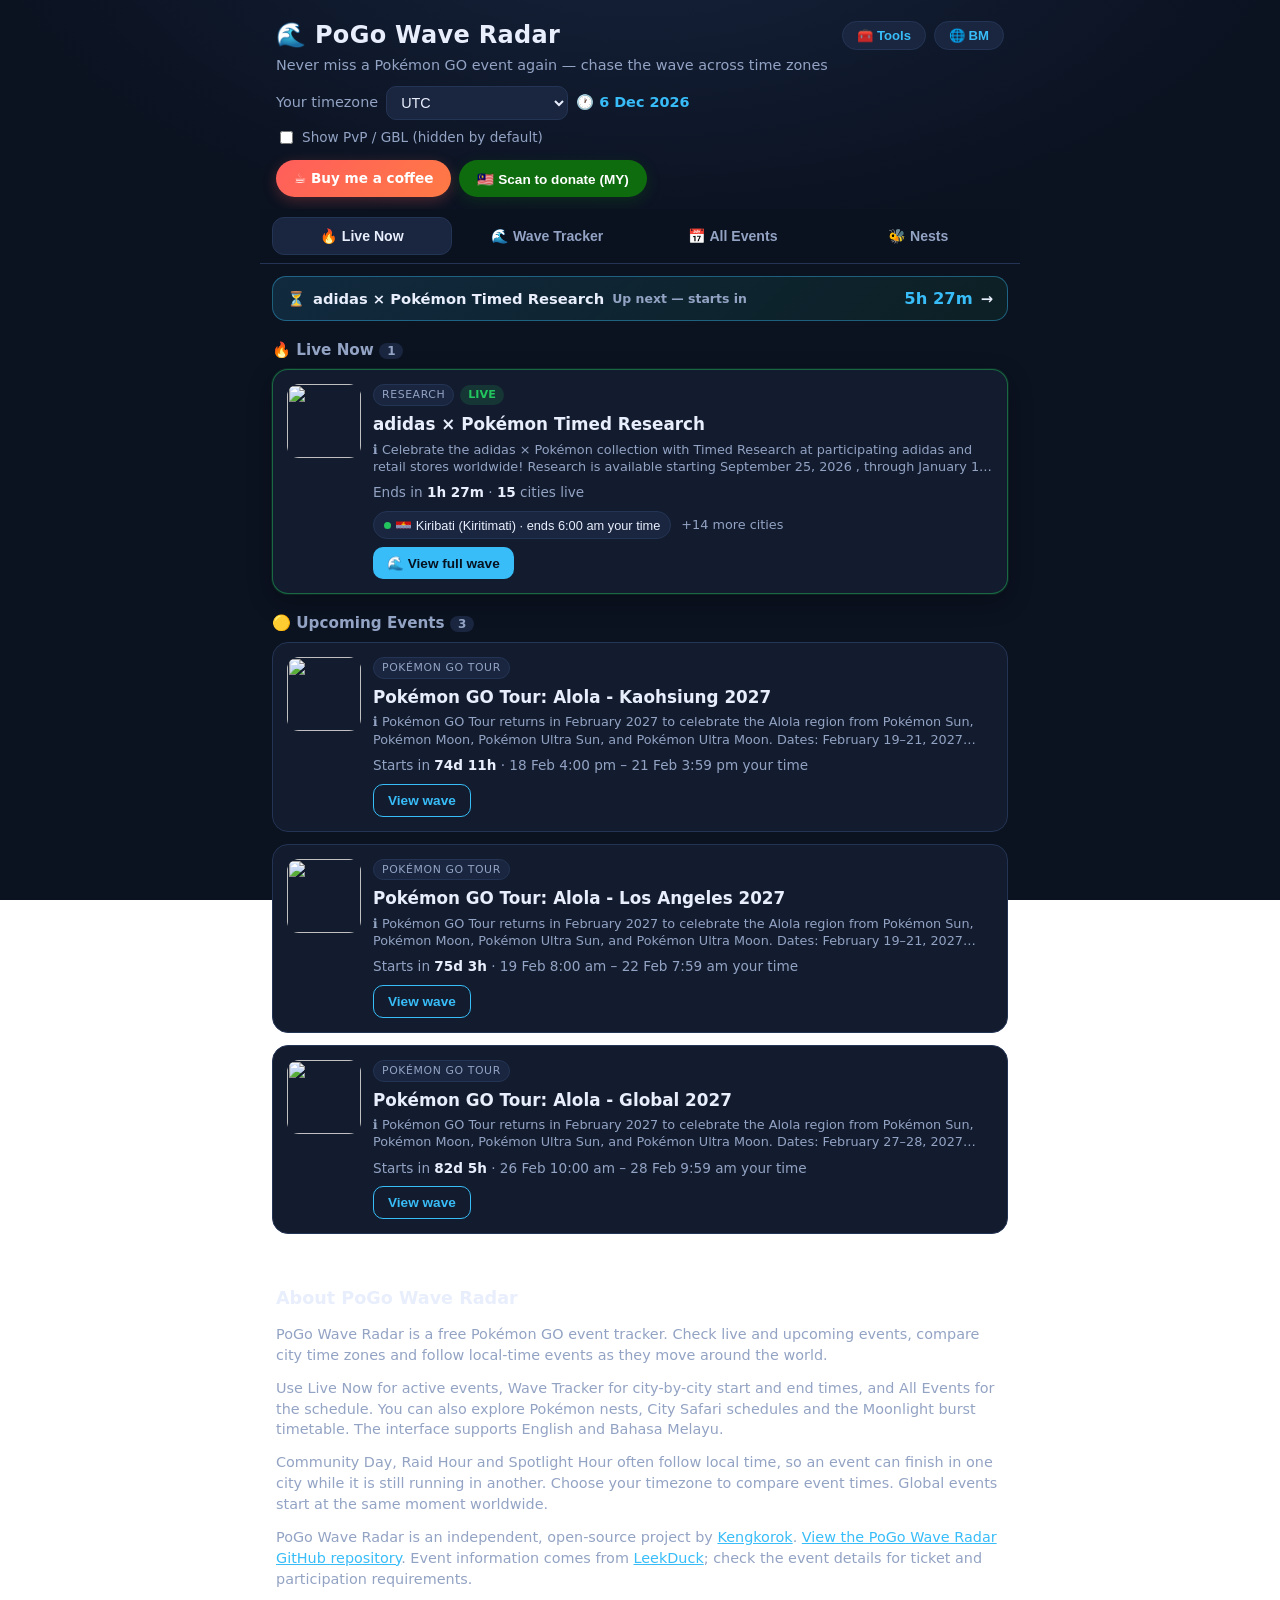
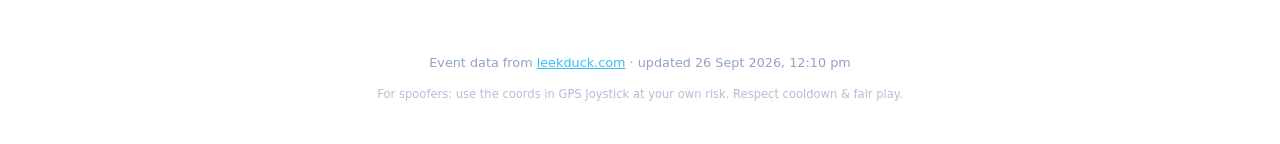
==== commit 34cd87e8: "feat: 🌙 tab Moonlight — jadual 4 burst sehari setiap negara Dancing in the Moonlight 2026 (23–27 Sep" ====
--- a/docs/index.html
+++ b/docs/index.html
@@ -38,7 +38,7 @@
 </script>
 <link rel="manifest" href="manifest.webmanifest">
 <link rel="icon" type="image/svg+xml" href="img/icon.svg">
-<link rel="stylesheet" href="style.css">
+<link rel="stylesheet" href="style.css?v=20260919-seo">
 </head>
 <body>
 <header class="top">
@@ -76,6 +76,7 @@
   <button data-tab="all" data-i18n="tabAll">📅 All Events</button>
   <button data-tab="nests" data-i18n="tabNests">🐝 Nests</button>
   <button data-tab="safari" data-i18n="tabSafari">🏙️ City Safari</button>
+  <button data-tab="moon" data-i18n="tabMoon">🌙 Moonlight</button>
 </nav>
 
 <main>
@@ -111,6 +112,10 @@
   <section id="safari" hidden>
     <div id="safariList"><div class="empty" data-i18n="loading">Loading…</div></div>
   </section>
+
+  <section id="moon" hidden>
+    <div id="moonList"><div class="empty" data-i18n="loading">Loading…</div></div>
+  </section>
 </main>
 
 <section class="about" aria-labelledby="about-title">
@@ -129,6 +134,6 @@
 
 <div id="toast"></div>
 <script src="config.js"></script>
-<script src="app.js"></script>
+<script src="app.js?v=20260926-moon"></script>
 </body>
 </html>
--- a/docs/style.css
+++ b/docs/style.css
@@ -281,6 +281,24 @@
 .scmptable td { padding: 7px 6px; border-bottom: 1px solid rgba(36,52,84,.55); vertical-align: middle; }
 .scmptable td.you { color: var(--accent); font-weight: 700; }
 .scmptable img.flag, .sheadtext img.flag { width: 18px; height: 12px; vertical-align: -1px; }
+/* Dancing in the Moonlight — four 5-minute bursts a day, per country */
+.scmptable.moon td:first-child, .scmptable.moon td:last-child { white-space: nowrap; }
+.moonrow.live td { background: rgba(34,197,94,.13); }
+.moonrow.live td:first-child { box-shadow: inset 3px 0 0 var(--live); }
+.tzabbr { color: var(--muted); font-size: .72rem; }
+.mnext { color: var(--muted); font-size: .78rem; }
+.moonbar {
+  background: var(--card); border: 1px solid var(--line); border-radius: 12px;
+  padding: 9px 11px; margin-bottom: 10px; font-size: .85rem; line-height: 1.5;
+}
+.moonbar.live { border-color: rgba(34,197,94,.5); background: rgba(34,197,94,.1); }
+.moonbar img.flag { width: 18px; height: 12px; vertical-align: -1px; }
+.mooninfo {
+  font-size: .82rem; line-height: 1.65; color: var(--muted); margin: 6px 0 14px;
+  display: flex; flex-direction: column; gap: 3px;
+}
+.mooninfo b { color: var(--text); }
+.mooninfo a { color: var(--accent); }
 .safaricard {
   background: var(--card); border: 1px solid var(--line); border-radius: 16px;
   padding: 12px; margin-bottom: 12px;
@@ -329,6 +347,8 @@
   .swday { grid-column: 1 / -1; }
   .hotrow { flex-direction: column; align-items: flex-start; gap: 5px; }
   .scmptable { font-size: .78rem; }
+  .scmptable.moon { font-size: .72rem; }
+  .moonbar { font-size: .8rem; }
 }
 
 /* Readable project context remains available before JavaScript loads. */
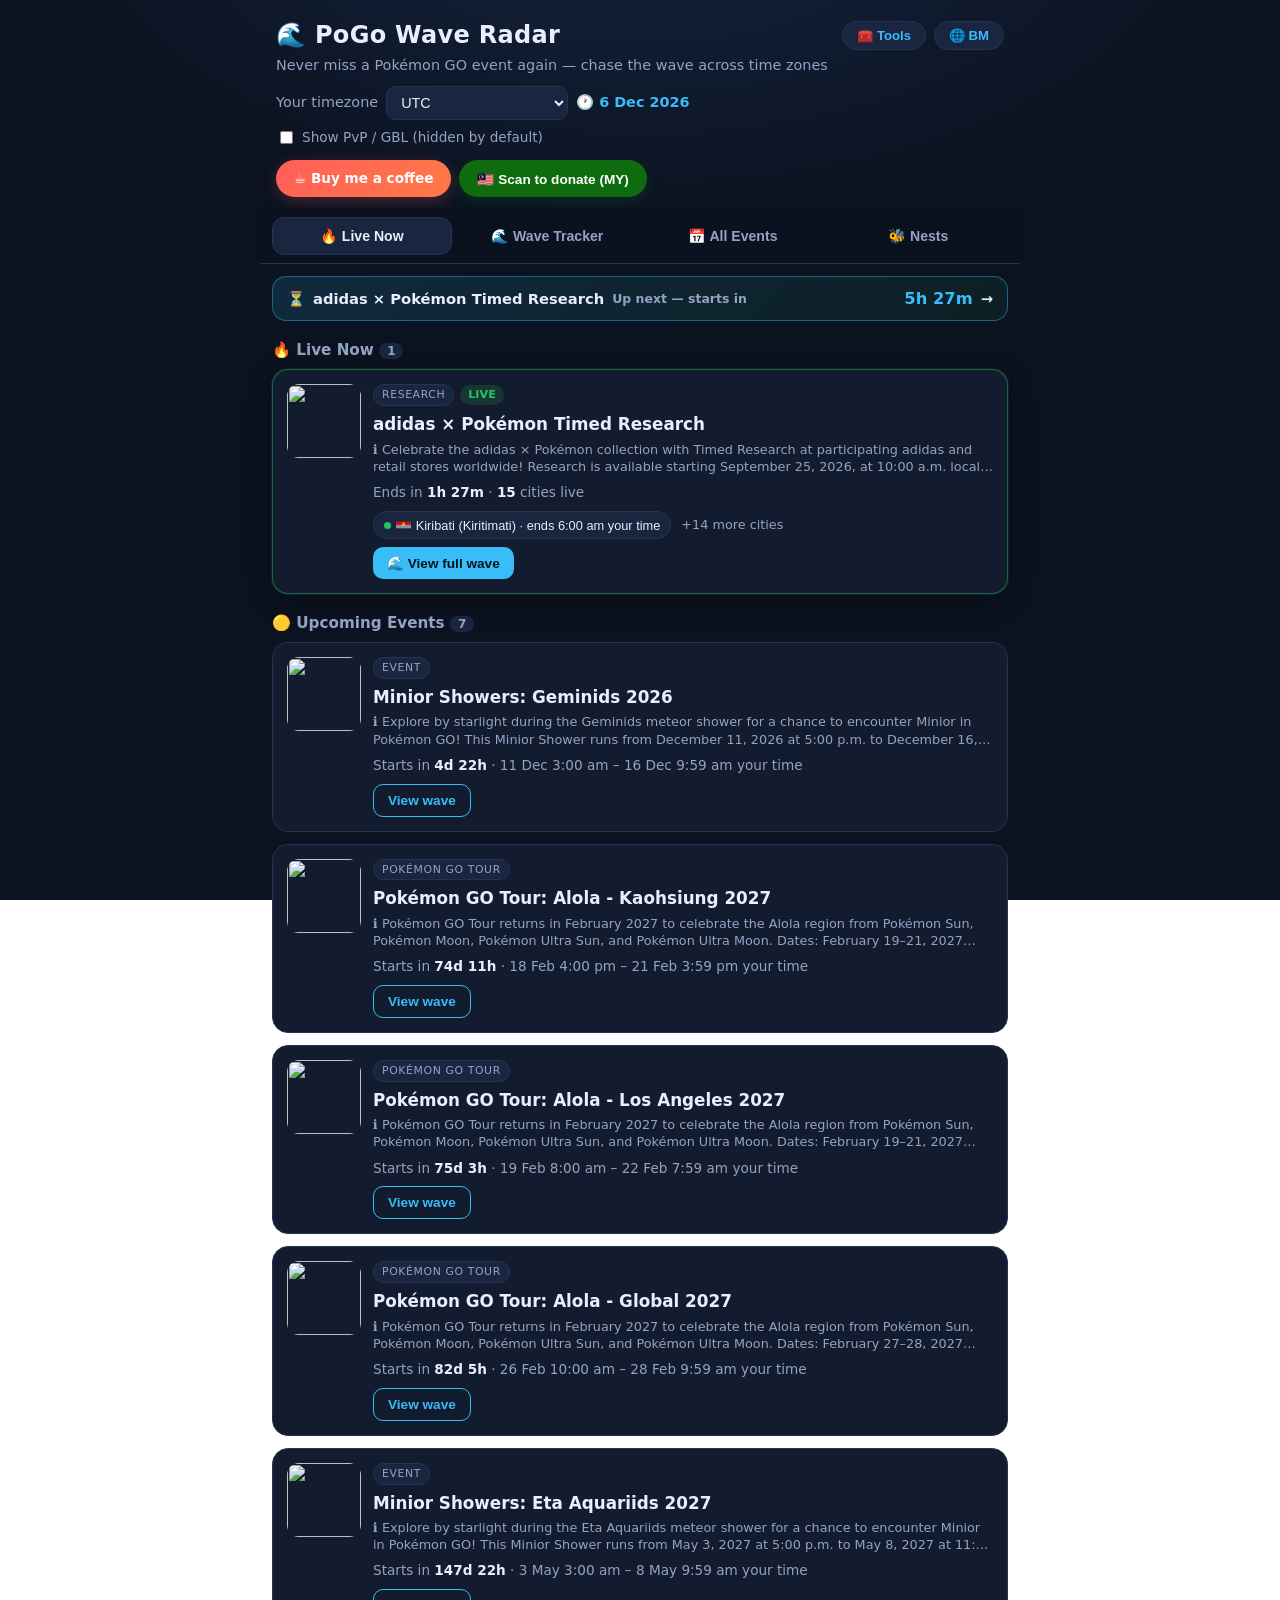
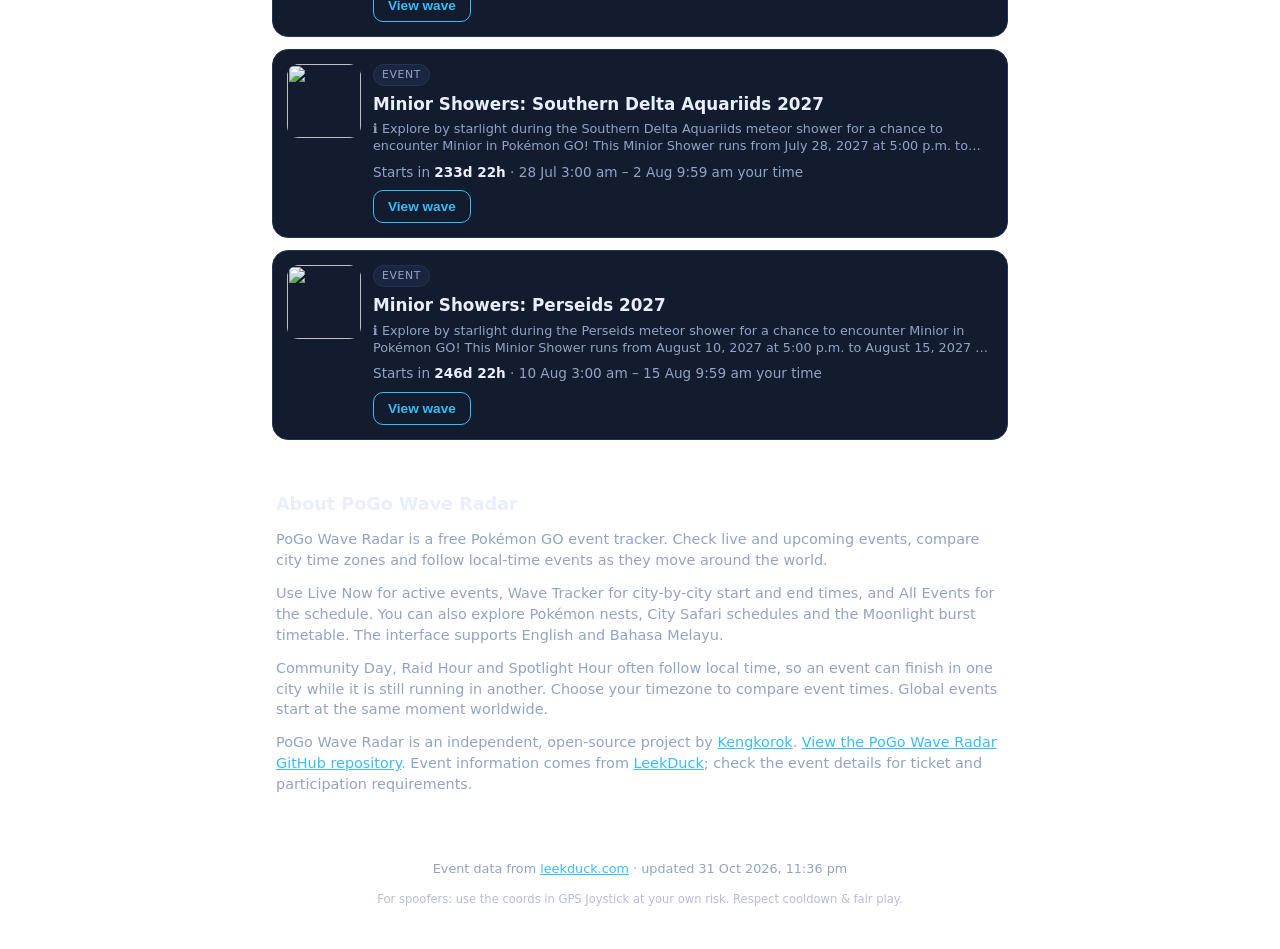
==== commit bda19e7c: "seo: canonical, og dan schema guna korokk.com Alamat lama kengkorok.github.io redirect 301 ke korokk" ====
--- a/docs/index.html
+++ b/docs/index.html
@@ -6,14 +6,14 @@
 <meta name="theme-color" content="#0b1220">
 <meta name="description" content="Track Pokémon GO events with PoGo Wave Radar. Follow live events across time zones, Community Days, Raid Hours, Spotlight Hours, nests and City Safari schedules.">
 <title>PoGo Wave Radar — Pokémon GO Event &amp; Time Zone Tracker</title>
-<link rel="canonical" href="https://kengkorok.github.io/pogo-wave-radar/">
+<link rel="canonical" href="https://korokk.com/pogo-wave-radar/">
 <link rel="sitemap" type="application/xml" href="sitemap.xml">
 <meta property="og:type" content="website">
 <meta property="og:site_name" content="PoGo Wave Radar">
 <meta property="og:title" content="PoGo Wave Radar — Pokémon GO Event &amp; Time Zone Tracker">
 <meta property="og:description" content="Track Pokémon GO events with PoGo Wave Radar. Follow live events across time zones, Community Days, Raid Hours, Spotlight Hours, nests and City Safari schedules.">
-<meta property="og:url" content="https://kengkorok.github.io/pogo-wave-radar/">
-<meta property="og:image" content="https://kengkorok.github.io/pogo-wave-radar/img/1-app-home.png">
+<meta property="og:url" content="https://korokk.com/pogo-wave-radar/">
+<meta property="og:image" content="https://korokk.com/pogo-wave-radar/img/1-app-home.png">
 <meta property="og:image:alt" content="PoGo Wave Radar showing Pokémon GO events and city time zones">
 <meta name="twitter:card" content="summary_large_image">
 <script type="application/ld+json">
@@ -22,7 +22,7 @@
   "@type": "WebApplication",
   "name": "PoGo Wave Radar",
   "alternateName": "Pogo Wave Radar",
-  "url": "https://kengkorok.github.io/pogo-wave-radar/",
+  "url": "https://korokk.com/pogo-wave-radar/",
   "description": "Track Pokémon GO events with PoGo Wave Radar. Follow live events across time zones, Community Days, Raid Hours, Spotlight Hours, nests and City Safari schedules.",
   "applicationCategory": "UtilitiesApplication",
   "operatingSystem": "Any",
@@ -31,8 +31,10 @@
   "isAccessibleForFree": true,
   "creator": {
     "@type": "Person",
-    "name": "Kengkorok",
-    "url": "https://github.com/Kengkorok"
+    "@id": "https://korokk.com/#person",
+    "name": "Mohd Safwan Abd Rahman",
+    "alternateName": "Kengkorok",
+    "url": "https://korokk.com/"
   }
 }
 </script>
